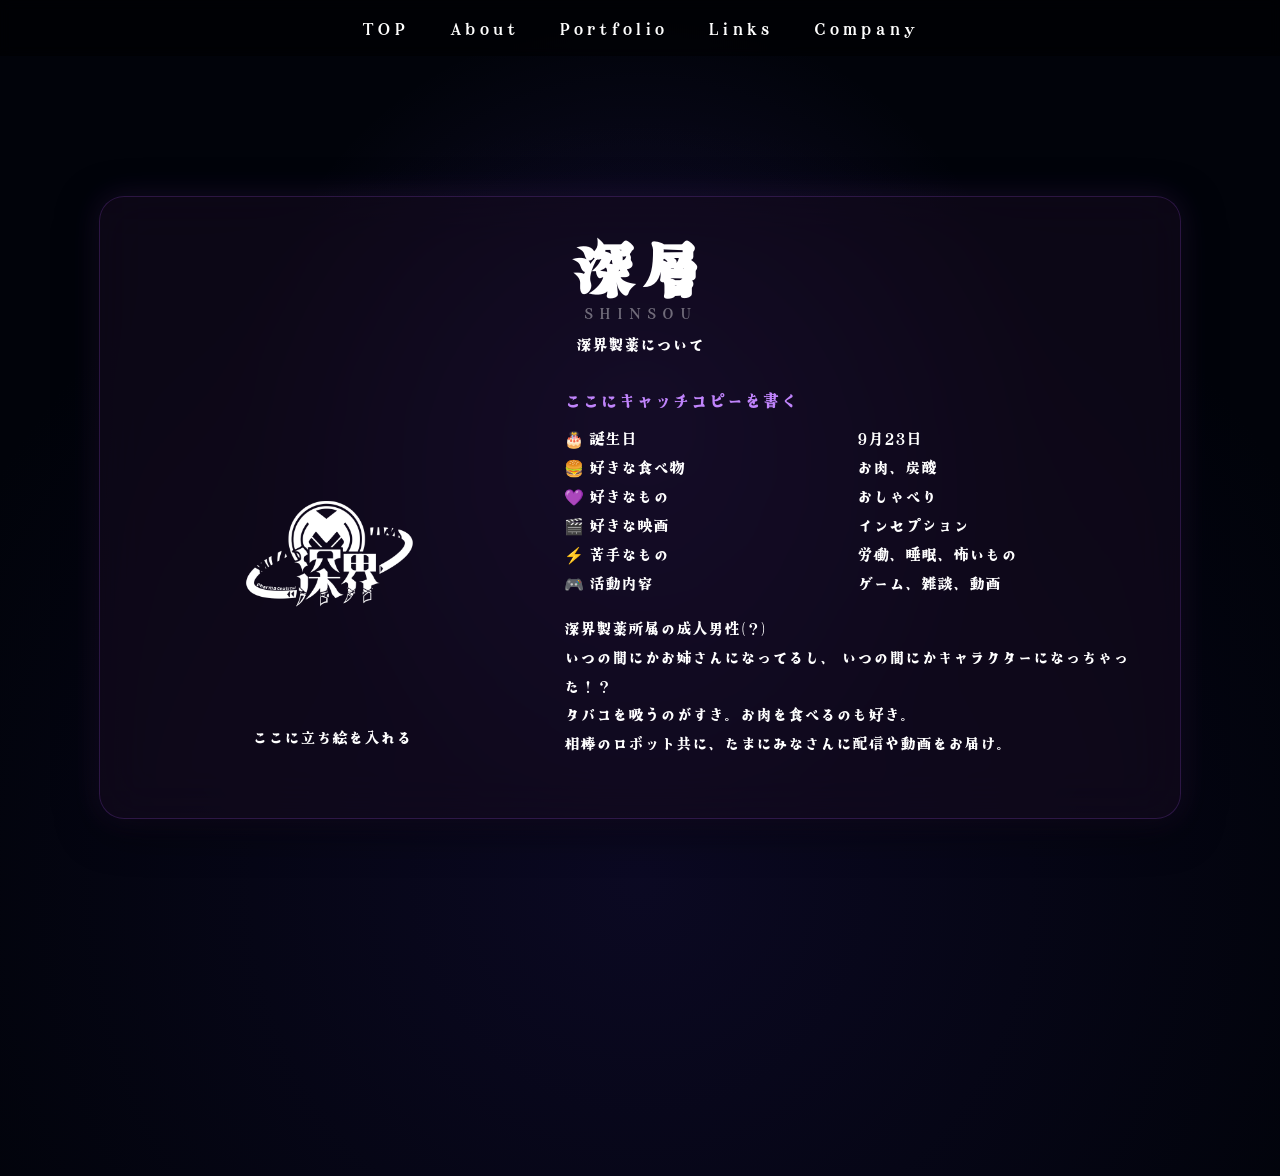
==== about.html @ e53e244a "Update about.html" ====
<!DOCTYPE html>
<html lang="ja">

<head>
<meta charset="UTF-8">
<meta name="viewport" content="width=device-width, initial-scale=1.0">
<title>About</title>

<!-- ★ これが無いとCSS一切効かない -->
<link rel="stylesheet" href="style.css">

</head>

<body>

<header>
  <nav>
    <a href="index.html">TOP</a>
    <a href="about.html">About</a>
    <a href="portfolio.html">Portfolio</a>
    <a href="links.html">Links</a>
    <a href="company.html">Company</a>
  </nav>
</header>

<div class="page-wrapper">

  <div class="glass-card">

    <div class="about-title-block">

      <h1 class="about-mainname">
        深層
      </h1>

      <p class="about-subname-en">
        SHINSOU
      </p>

      <p class="portfolio-sub">深界製薬について</p>

    </div>

    <div class="about-card">

      <div class="about-visual">
        <img src="logo.png" alt="立ち絵">
        <p>ここに立ち絵を入れる</p>
      </div>

      <div class="about-info">

        <div class="about-catch">
          ここにキャッチコピーを書く
        </div>

        <div class="profile-grid">
          <div>🎂 誕生日</div><div>9月23日</div>
          <div>🍔 好きな食べ物</div><div>お肉、炭酸</div>
          <div>💜 好きなもの</div><div>おしゃべり</div>
          <div>🎬 好きな映画</div><div>インセプション</div>
          <div>⚡ 苦手なもの</div><div>労働、睡眠、怖いもの</div>
          <div>🎮 活動内容</div><div>ゲーム、雑談、動画</div>
        </div>

        <div class="about-textbox">
          深界製薬所属の成人男性(?)<br>
          いつの間にかお姉さんになってるし、
          いつの間にかキャラクターになっちゃった！？<br>
          タバコを吸うのがすき。お肉を食べるのも好き。<br>
          相棒のロボット共に、たまにみなさんに配信や動画をお届け。
        </div>

        <div class="about-note"></div>

      </div>

    </div>

  </div>

</div>

</body>
</html>
---- style.css ----
/* ===== フォント（統一） ===== */
@font-face {
  font-family: "aosagi";
  src: url("YDWaosagi.otf") format("opentype");
}

/* ===== 全体 ===== */
body {
  margin: 0;
  font-family: "aosagi", sans-serif;
  color: white;
  overflow-x: hidden;
  position: relative;
  z-index: 1;

  background:
    radial-gradient(circle at 50% 35%, rgba(120, 80, 255, 0.15), transparent 40%),
    radial-gradient(circle at 50% 75%, rgba(30, 20, 80, 0.35), transparent 70%),
    #01030a;
}

/* ===== ナビ ===== */
header {
  position: fixed;
  top: 0;
  width: 100%;
  z-index: 100;
}

nav {
  display: flex;
  justify-content: center;
  gap: 40px;
  padding: 20px 0;
  background: rgba(0,0,0,0.5);
  backdrop-filter: blur(6px);
}

nav a {
  color: white;
  text-decoration: none;
  letter-spacing: 3px;
  position: relative;
}

nav a::after {
  content: "";
  position: absolute;
  bottom: -5px;
  left: 0;
  width: 0%;
  height: 1px;
  background: linear-gradient(90deg,#a855f7,#c084fc);
  transition: 0.3s;
}

nav a:hover::after {
  width: 100%;
}

/* ===== TOP ===== */
.main {
  height: 100vh;
  display: flex;
  justify-content: center;
  align-items: center;
}

.logo {
  width: 40vw;
  max-width: 450px;
  min-width: 220px;

  animation: float 6s ease-in-out infinite;

  filter:
    drop-shadow(0 0 25px #a855f7)
    drop-shadow(0 0 50px #a855f7);
}

@keyframes float {
  0% { transform: translateY(0px); }
  50% { transform: translateY(-10px); }
  100% { transform: translateY(0px); }
}

/* ===== ページ共通 ===== */
.page-wrapper {
  min-height: 100vh;
  padding: 140px 20px 80px;
  display: flex;
  flex-direction: column;
  align-items: center;
}

/* ===== ガラスUI ===== */
.glass-card {
  width: 100%;
  max-width: 1000px;
  margin: 0 auto;

  padding: 40px;
  border-radius: 25px;

  background: rgba(20, 10, 30, 0.6);
  backdrop-filter: blur(25px);

  border: 1px solid rgba(168, 85, 247, 0.2);

  position: relative;

  box-shadow:
    0 10px 40px rgba(0,0,0,0.6),
    0 0 30px rgba(168, 85, 247, 0.15);
}

/* ===== ABOUT ===== */
.about-title-block {
  text-align: center;
  margin-bottom: 40px;
}

.about-mainname {
  font-size: 64px;
  letter-spacing: 4px;
  margin: 0;
}

.about-subname-en {
  font-size: 14px;
  color: rgba(255,255,255,0.4);
  letter-spacing: 6px;
  margin-top: 5px;
}

.about-card {
  display: flex;
  gap: 40px;
  align-items: flex-start;
}

.about-visual {
  width: 40%;
  text-align: center;
}

.about-visual img {
  width: 100%;
  max-width: 320px;
}

.about-info {
  width: 60%;
}

.about-catch {
  font-size: 18px;
  color: #c084fc;
  margin-bottom: 20px;
}

.profile-grid {
  display: grid;
  grid-template-columns: 1fr 1fr;
  gap: 10px;
  margin-bottom: 20px;
}

.about-textbox {
  line-height: 1.8;
  margin-bottom: 20px;
}

.about-note {
  font-size: 12px;
  color: rgba(255,255,255,0.5);
}

/* ===== 戻るボタン ===== */
.back-top {
  width: 60px;
  height: 60px;
  margin: 40px auto 0;

  display: flex;
  align-items: center;
  justify-content: center;

  border-radius: 15px;
  border: 1px solid rgba(168,85,247,0.4);

  background: rgba(20,10,30,0.6);
  backdrop-filter: blur(10px);

  font-size: 22px;
  cursor: pointer;
}

/* ===== LOADING ===== */
#loading {
  position: fixed;
  inset: 0;
  background: radial-gradient(circle at center, #120018, #000);
  display: flex;
  align-items: center;
  justify-content: center;
  z-index: 99999;
}

.loading-text {
  font-size: 40px;
  letter-spacing: 10px;
  color: #ff4df0;

  text-shadow:
    0 0 5px #ff4df0,
    0 0 15px #ff4df0,
    0 0 30px #a855f7;
}

#loading.fade-out {
  opacity: 0;
  transition: 1s;
  pointer-events: none;
}
#particles {
  position: fixed;
  top: 0;
  left: 0;
  width: 100%;
  height: 100%;
  z-index: 0;
}

header,
.main {
  position: relative;
  z-index: 1;
}
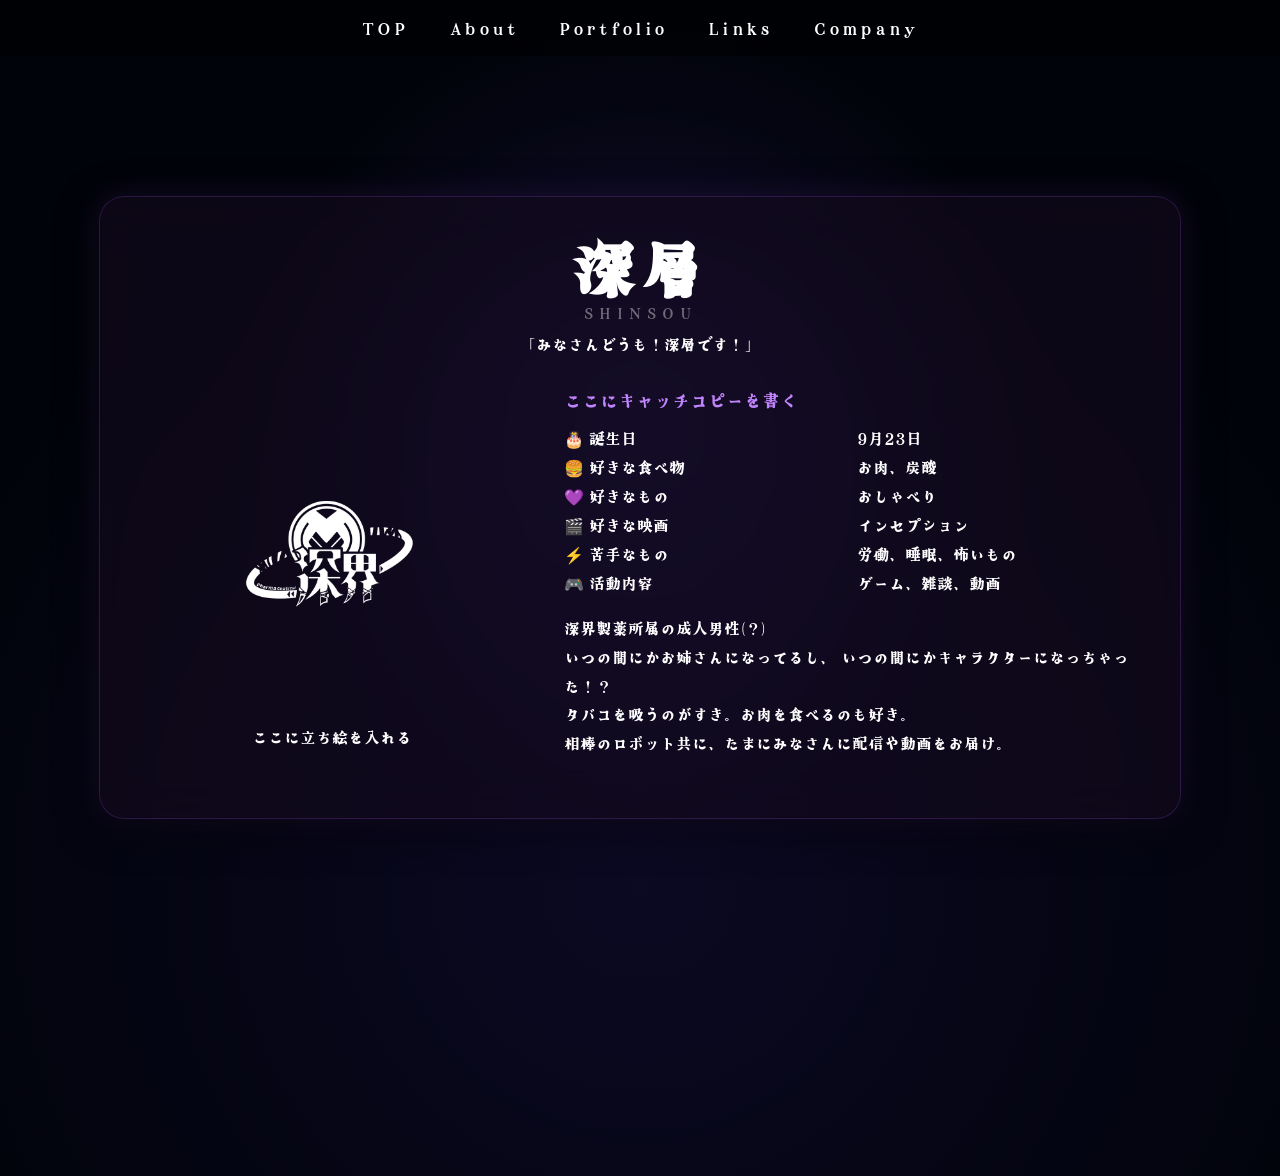
==== commit 59e46aa8: "Update about.html" ====
--- a/about.html
+++ b/about.html
@@ -37,7 +37,7 @@
         SHINSOU
       </p>
 
-      <p class="portfolio-sub">深界製薬について</p>
+      <p class="portfolio-sub">「みなさんどうも！深層です！」</p>
 
     </div>
 
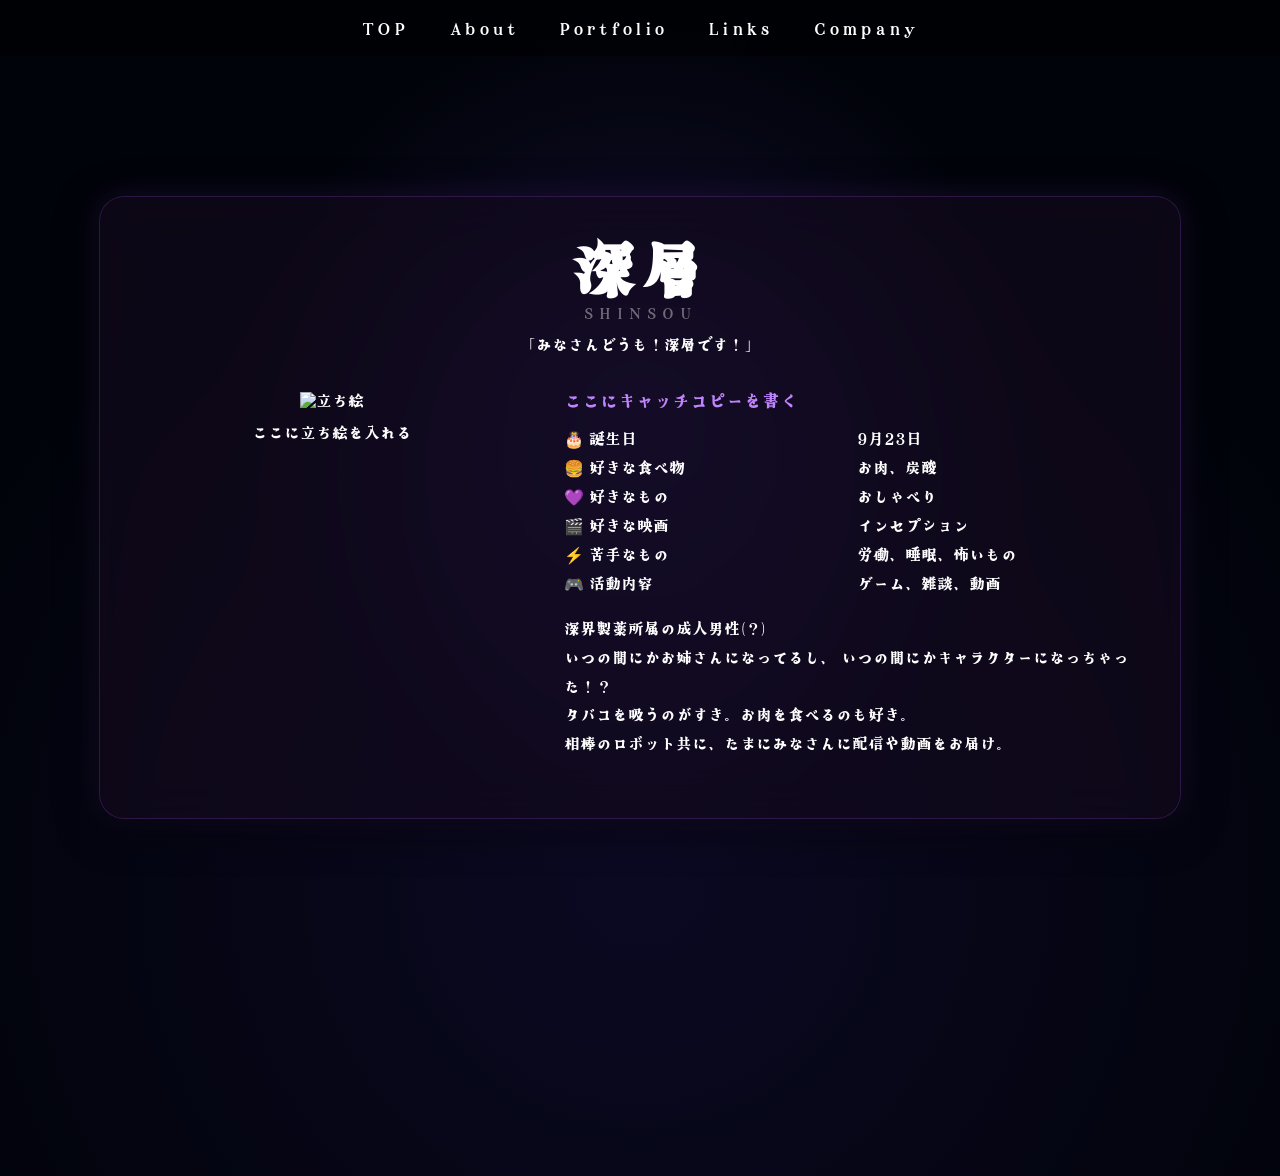
==== commit 1b42a4b3: "Update about.html" ====
--- a/about.html
+++ b/about.html
@@ -44,7 +44,7 @@
     <div class="about-card">
 
       <div class="about-visual">
-        <img src="logo.png" alt="立ち絵">
+        <img src="character.png" alt="立ち絵">
         <p>ここに立ち絵を入れる</p>
       </div>
 
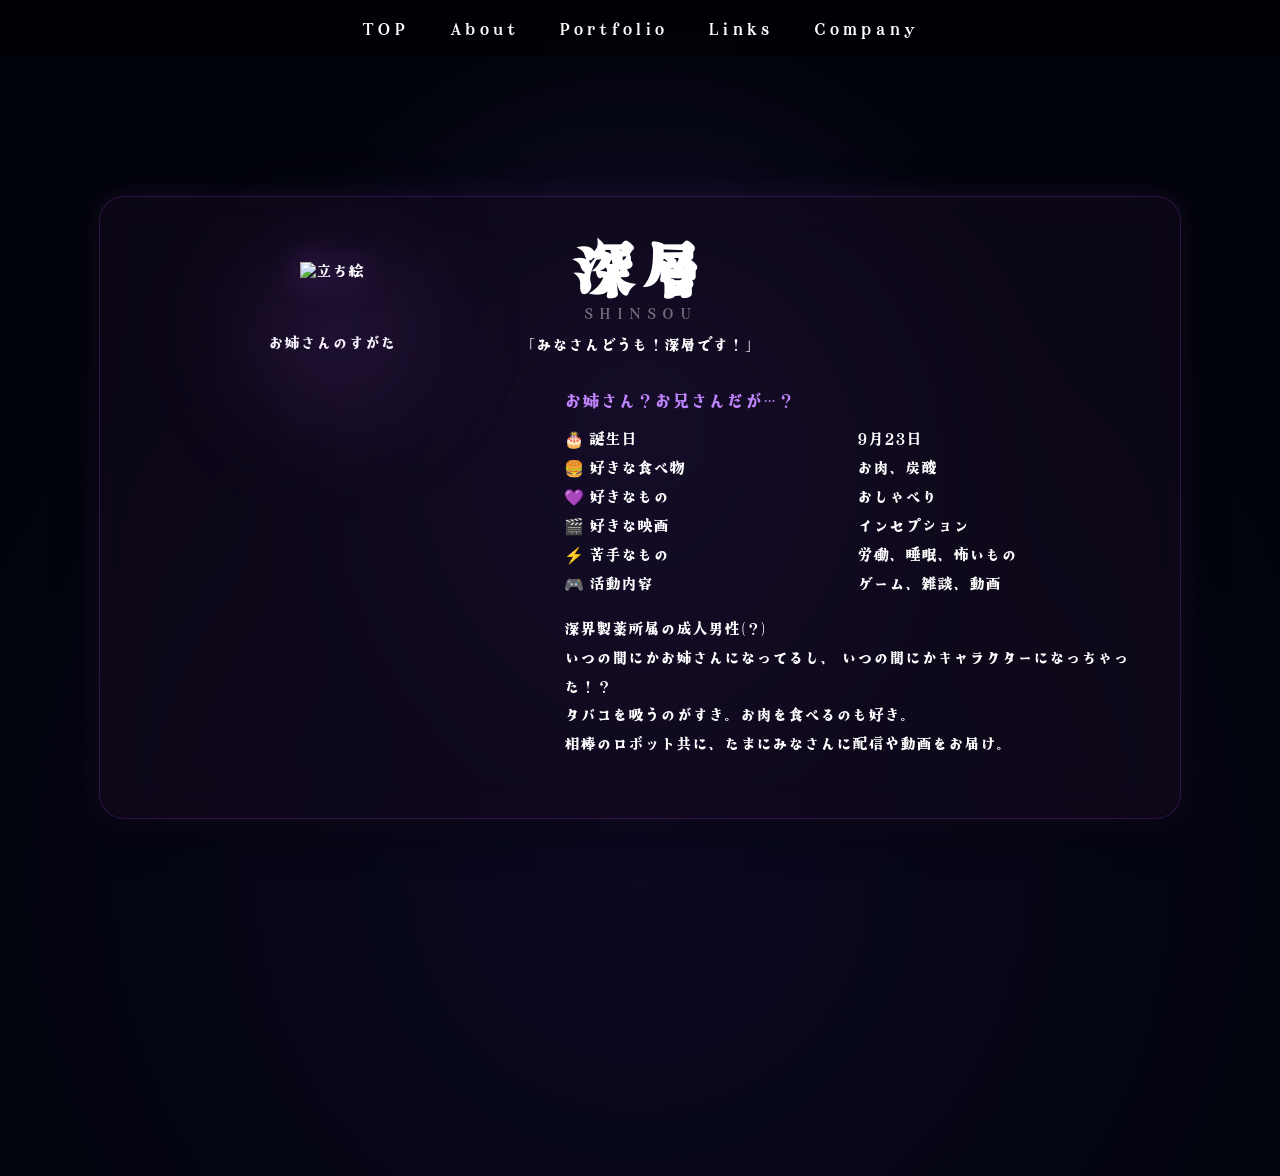
==== commit b2dd7d30: "Update about.html" ====
--- a/about.html
+++ b/about.html
@@ -45,13 +45,13 @@
 
       <div class="about-visual">
         <img src="character.png" alt="立ち絵">
-        <p>ここに立ち絵を入れる</p>
+        <p>お姉さんのすがた</p>
       </div>
 
       <div class="about-info">
 
         <div class="about-catch">
-          ここにキャッチコピーを書く
+          お姉さん？お兄さんだが…？
         </div>
 
         <div class="profile-grid">
--- a/style.css
+++ b/style.css
@@ -237,3 +237,53 @@
   position: relative;
   z-index: 1;
 }
+.about-visual {
+  position: relative;
+  width: 40%;
+  text-align: center;
+}
+
+/* ===== 左：立ち絵エリア ===== */
+.about-visual {
+  position: relative;
+  width: 40%;
+  text-align: center;
+
+  /* ★ 上に持ち上げる */
+  margin-top: -90px;
+}
+
+/* ===== 紫の光（弱くする） ===== */
+.about-visual::before {
+  content: "";
+  position: absolute;
+  top: 45%; /* 少し上に寄せる */
+  left: 50%;
+
+  width: 260px;
+  height: 260px;
+
+  transform: translate(-50%, -50%);
+  border-radius: 50%;
+
+  /* ★ 光を弱く */
+  background: radial-gradient(circle, rgba(168,85,247,0.18), transparent 70%);
+  filter: blur(50px);
+
+  z-index: 0.1;
+}
+
+/* ===== 立ち絵 ===== */
+.about-visual img {
+  position: relative;
+  z-index: 1;
+
+  /* ★ サイズアップ */
+  width: 200%;
+  max-width: 380px;
+
+  /* ★ 少し上に */
+  transform: translateY(-40px);
+
+  filter: drop-shadow(0 0 15px rgba(168,85,247,0.5));
+}
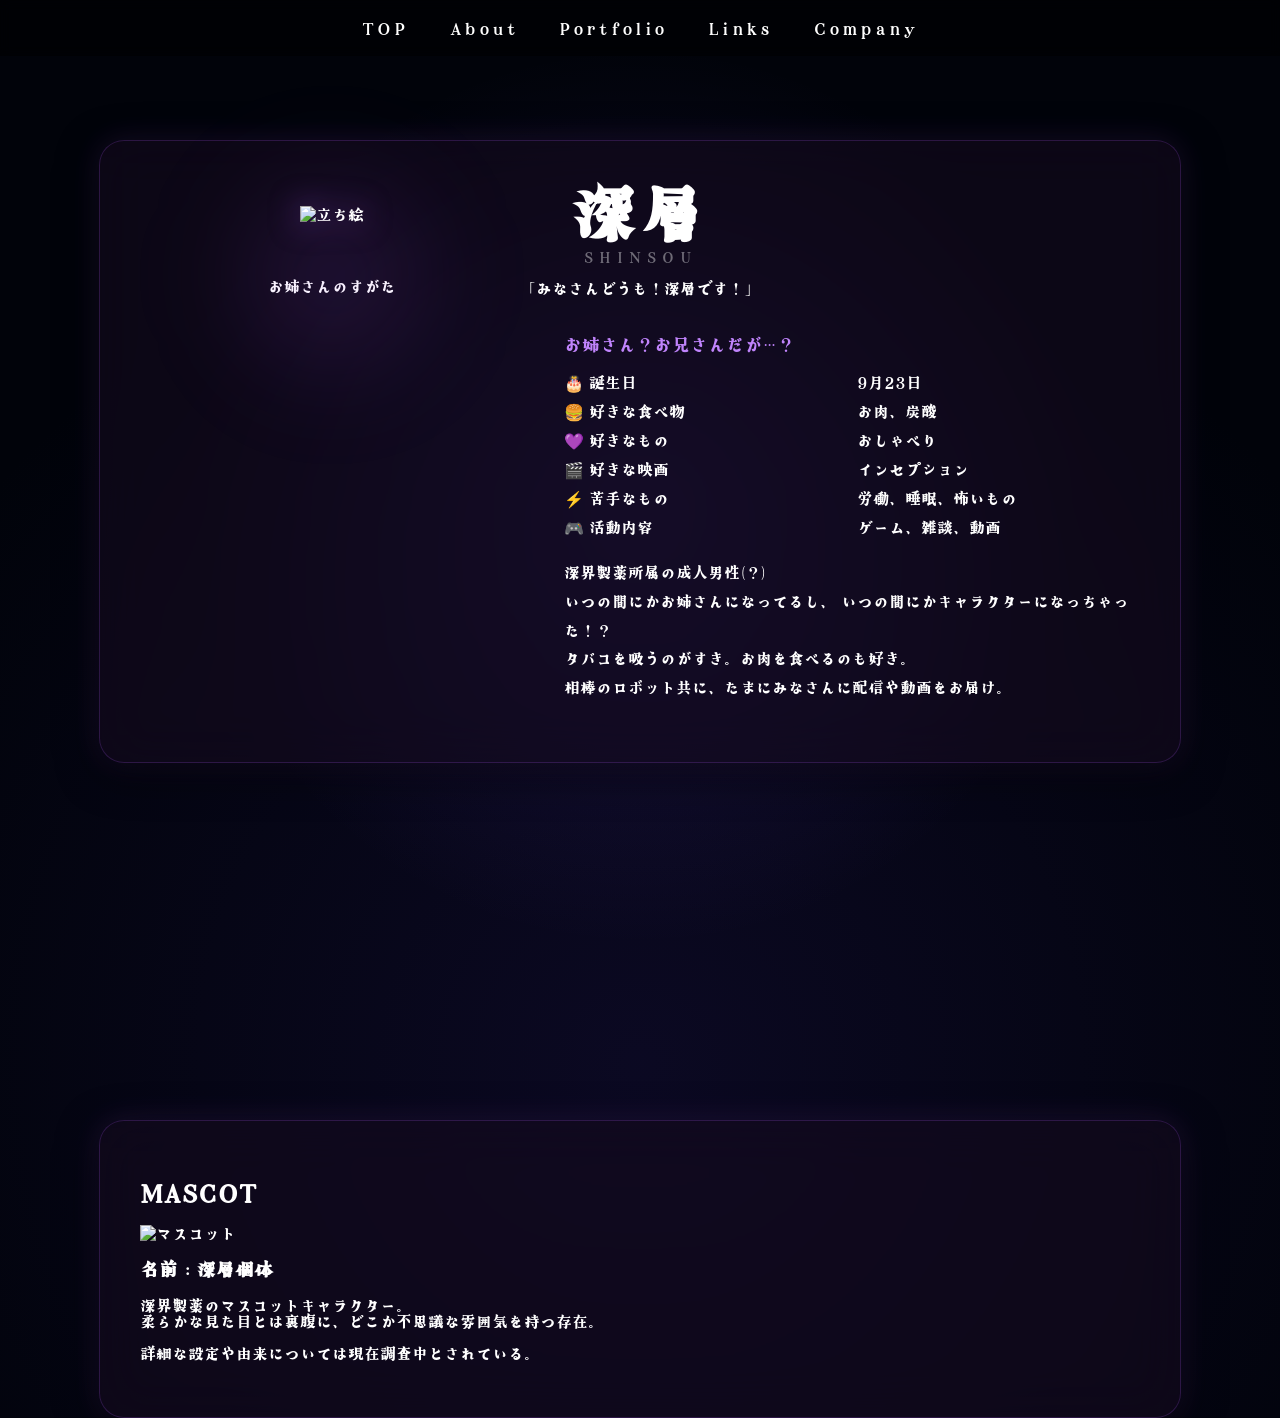
==== commit 73bbeb9a: "Update about.html" ====
--- a/about.html
+++ b/about.html
@@ -83,3 +83,32 @@
 
 </body>
 </html>
+<!-- ===== マスコット紹介 ===== -->
+<div class="glass-card mascot-card">
+
+<h2 class="mascot-title">MASCOT</h2>
+
+<div class="mascot-container">
+
+  <!-- 左：画像 -->
+  <div class="mascot-visual">
+    <img src="mascot.png" alt="マスコット">
+  </div>
+
+  <!-- 右：説明 -->
+  <div class="mascot-info">
+    <h3>名前：深層個体</h3>
+
+    <p>
+    深界製薬のマスコットキャラクター。<br>
+    柔らかな見た目とは裏腹に、どこか不思議な雰囲気を持つ存在。
+    </p>
+
+    <p>
+    詳細な設定や由来については現在調査中とされている。
+    </p>
+  </div>
+
+</div>
+
+</div>
--- a/style.css
+++ b/style.css
@@ -93,7 +93,7 @@
   align-items: center;
 }
 
-/* ===== ガラスUI ===== */
+/* ===== ガラスUI（重要修正あり） ===== */
 .glass-card {
   width: 100%;
   max-width: 1000px;
@@ -108,6 +108,7 @@
   border: 1px solid rgba(168, 85, 247, 0.2);
 
   position: relative;
+  z-index: 1; /* ← 追加 */
 
   box-shadow:
     0 10px 40px rgba(0,0,0,0.6),
@@ -140,13 +141,33 @@
 }
 
 .about-visual {
+  position: relative;
   width: 40%;
   text-align: center;
+  margin-top: -90px;
+}
+
+.about-visual::before {
+  content: "";
+  position: absolute;
+  top: 45%;
+  left: 50%;
+  width: 260px;
+  height: 260px;
+  transform: translate(-50%, -50%);
+  border-radius: 50%;
+  background: radial-gradient(circle, rgba(168,85,247,0.18), transparent 70%);
+  filter: blur(50px);
+  z-index: 0;
 }
 
 .about-visual img {
-  width: 100%;
-  max-width: 320px;
+  position: relative;
+  z-index: 1;
+  width: 200%;
+  max-width: 380px;
+  transform: translateY(-40px);
+  filter: drop-shadow(0 0 15px rgba(168,85,247,0.5));
 }
 
 .about-info {
@@ -176,22 +197,124 @@
   color: rgba(255,255,255,0.5);
 }
 
+/* ===== LINKS ===== */
+.links-list {
+  display: flex;
+  flex-direction: column;
+  gap: 20px;
+  margin-top: 30px;
+}
+
+.link-item {
+  display: block;
+  padding: 15px;
+  border-radius: 15px;
+  text-decoration: none;
+  color: white;
+  background: rgba(168, 85, 247, 0.1);
+  border: 1px solid rgba(168, 85, 247, 0.3);
+  transition: 0.3s;
+}
+
+.link-item:hover {
+  background: rgba(168, 85, 247, 0.3);
+  transform: scale(1.05);
+}
+
+/* ===== COMING SOON ===== */
+.coming-soon {
+  margin-top: 80px;
+  font-size: 36px;
+  letter-spacing: 8px;
+  color: #c084fc;
+  animation: flicker 1.5s infinite alternate;
+  text-shadow:
+    0 0 5px #c084fc,
+    0 0 20px #a855f7,
+    0 0 40px #7e22ce;
+}
+
+@keyframes flicker {
+  0% { opacity: 0.5; }
+  100% { opacity: 1; }
+}
+
+/* ===== COMPANY（完全修正版） ===== */
+.company {
+  position: relative;
+  overflow: hidden;
+}
+
+/* 背景ロゴ（修正版） */
+.bg-logo {
+  position: absolute;
+  top: 40%;
+  left: 50%;
+  transform: translate(-50%, -50%);
+
+  width: 280px;
+  opacity: 0.03;
+  filter: blur(8px);
+
+  z-index: 0;
+  pointer-events: none;
+
+  animation: floatLogo 10s ease-in-out infinite;
+}
+
+@keyframes floatLogo {
+  0% { transform: translate(-50%, -50%) }
+  50% { transform: translate(-50%, -55%) }
+  100% { transform: translate(-50%, -50%) }
+}
+
+/* 前面固定（超重要） */
+.company-title,
+.company-sub,
+.company-text,
+.secret-text {
+  position: relative;
+  z-index: 2;
+}
+
+/* タイトル */
+.company-title {
+  font-size: 36px;
+  color: #c084fc;
+  letter-spacing: 4px;
+}
+
+.company-sub {
+  font-size: 18px;
+  margin-bottom: 40px;
+  color: #a855f7;
+}
+
+.company-text p {
+  margin-bottom: 20px;
+  line-height: 1.8;
+}
+
+/* 不穏テキスト */
+.secret-text {
+  margin-top: 40px;
+  font-size: 14px;
+  color: rgba(255,255,255,0.35);
+  font-style: italic;
+}
+
 /* ===== 戻るボタン ===== */
 .back-top {
   width: 60px;
   height: 60px;
   margin: 40px auto 0;
-
   display: flex;
   align-items: center;
   justify-content: center;
-
   border-radius: 15px;
   border: 1px solid rgba(168,85,247,0.4);
-
   background: rgba(20,10,30,0.6);
   backdrop-filter: blur(10px);
-
   font-size: 22px;
   cursor: pointer;
 }
@@ -211,7 +334,6 @@
   font-size: 40px;
   letter-spacing: 10px;
   color: #ff4df0;
-
   text-shadow:
     0 0 5px #ff4df0,
     0 0 15px #ff4df0,
@@ -223,6 +345,8 @@
   transition: 1s;
   pointer-events: none;
 }
+
+/* ===== 背景パーティクル ===== */
 #particles {
   position: fixed;
   top: 0;
@@ -232,58 +356,12 @@
   z-index: 0;
 }
 
-header,
-.main {
-  position: relative;
-  z-index: 1;
-}
-.about-visual {
-  position: relative;
-  width: 40%;
-  text-align: center;
-}
-
-/* ===== 左：立ち絵エリア ===== */
-.about-visual {
-  position: relative;
-  width: 40%;
-  text-align: center;
-
-  /* ★ 上に持ち上げる */
-  margin-top: -90px;
-}
-
-/* ===== 紫の光（弱くする） ===== */
-.about-visual::before {
-  content: "";
-  position: absolute;
-  top: 45%; /* 少し上に寄せる */
-  left: 50%;
-
-  width: 260px;
-  height: 260px;
-
-  transform: translate(-50%, -50%);
-  border-radius: 50%;
-
-  /* ★ 光を弱く */
-  background: radial-gradient(circle, rgba(168,85,247,0.18), transparent 70%);
-  filter: blur(50px);
-
-  z-index: 0.1;
-}
-
-/* ===== 立ち絵 ===== */
-.about-visual img {
-  position: relative;
-  z-index: 1;
-
-  /* ★ サイズアップ */
-  width: 200%;
-  max-width: 380px;
-
-  /* ★ 少し上に */
-  transform: translateY(-40px);
-
-  filter: drop-shadow(0 0 15px rgba(168,85,247,0.5));
-}
+/* ===== スクランブル演出 ===== */
+.scramble {
+  opacity: 0;
+  animation: fadeIn 0.5s forwards;
+}
+
+@keyframes fadeIn {
+  to { opacity: 1; }
+}
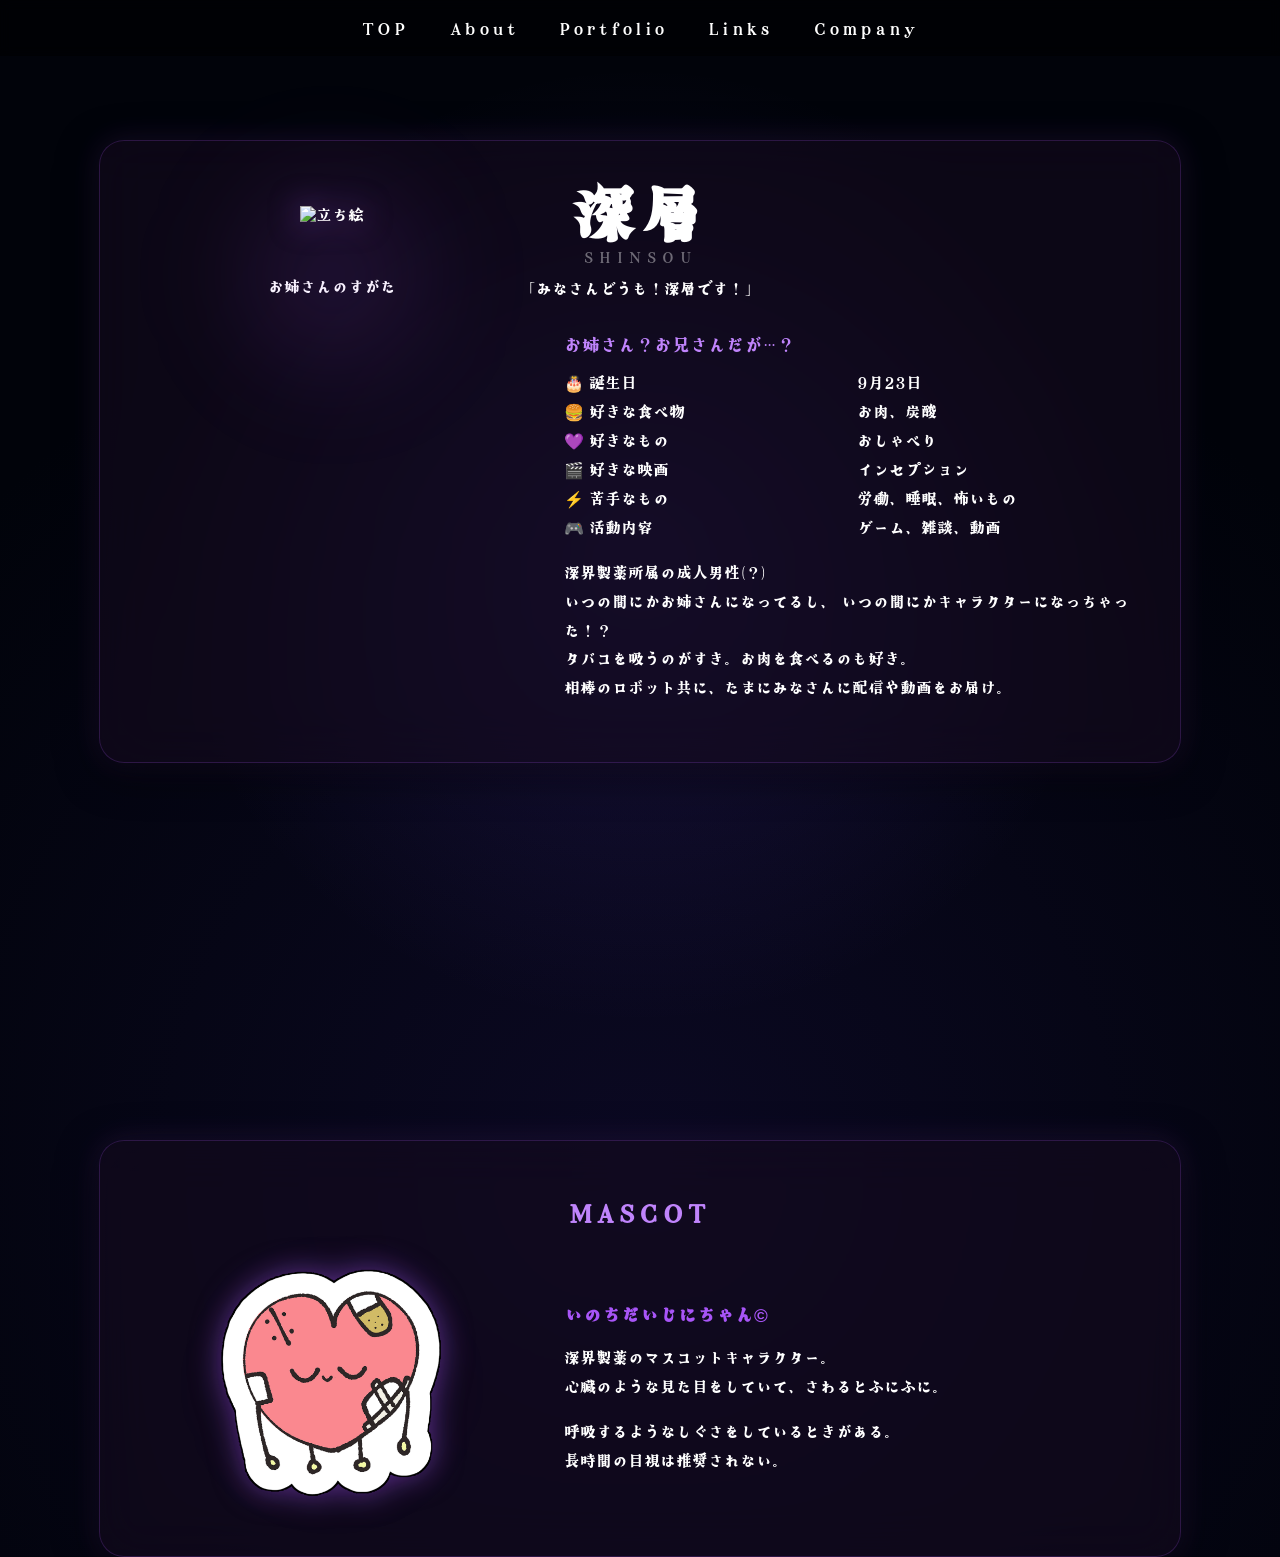
==== commit d3173768: "Update about.html" ====
--- a/about.html
+++ b/about.html
@@ -97,15 +97,16 @@
 
   <!-- 右：説明 -->
   <div class="mascot-info">
-    <h3>名前：深層個体</h3>
+    <h3>いのちだいじにちゃん©</h3>
 
     <p>
     深界製薬のマスコットキャラクター。<br>
-    柔らかな見た目とは裏腹に、どこか不思議な雰囲気を持つ存在。
+    心臓のような見た目をしていて、さわるとふにふに。
     </p>
 
     <p>
-    詳細な設定や由来については現在調査中とされている。
+    呼吸するようなしぐさをしているときがある。<br>
+    長時間の目視は推奨されない。
     </p>
   </div>
 
--- a/style.css
+++ b/style.css
@@ -365,3 +365,73 @@
 @keyframes fadeIn {
   to { opacity: 1; }
 }
+/* ===== マスコット ===== */
+.mascot-card {
+  margin-top: 20px;
+}
+
+.mascot-title {
+  text-align: center;
+  color: #c084fc;
+  margin-bottom: 30px;
+  letter-spacing: 4px;
+}
+
+/* レイアウト */
+.mascot-container {
+  display: flex;
+  gap: 40px;
+  align-items: center;
+}
+
+/* 画像 */
+.mascot-visual {
+  width: 40%;
+  text-align: center;
+  position: relative;
+}
+
+.mascot-visual img {
+  width: 100%;
+  max-width: 260px;
+
+  filter:
+    drop-shadow(0 0 15px rgba(168,85,247,0.5));
+}
+
+/* 説明 */
+.mascot-info {
+  width: 60%;
+}
+
+.mascot-info h3 {
+  color: #a855f7;
+  margin-bottom: 15px;
+}
+
+.mascot-info p {
+  line-height: 1.8;
+  margin-bottom: 10px;
+}
+.mascot-visual::before {
+  content: "";
+  position: absolute;
+  top: 50%;
+  left: 50%;
+
+  width: 200px;
+  height: 200px;
+
+  transform: translate(-50%, -50%);
+  border-radius: 50%;
+
+  background: radial-gradient(circle, rgba(168,85,247,0.2), transparent 70%);
+  filter: blur(40px);
+
+  z-index: 0;
+}
+
+.mascot-visual img {
+  position: relative;
+  z-index: 1;
+}
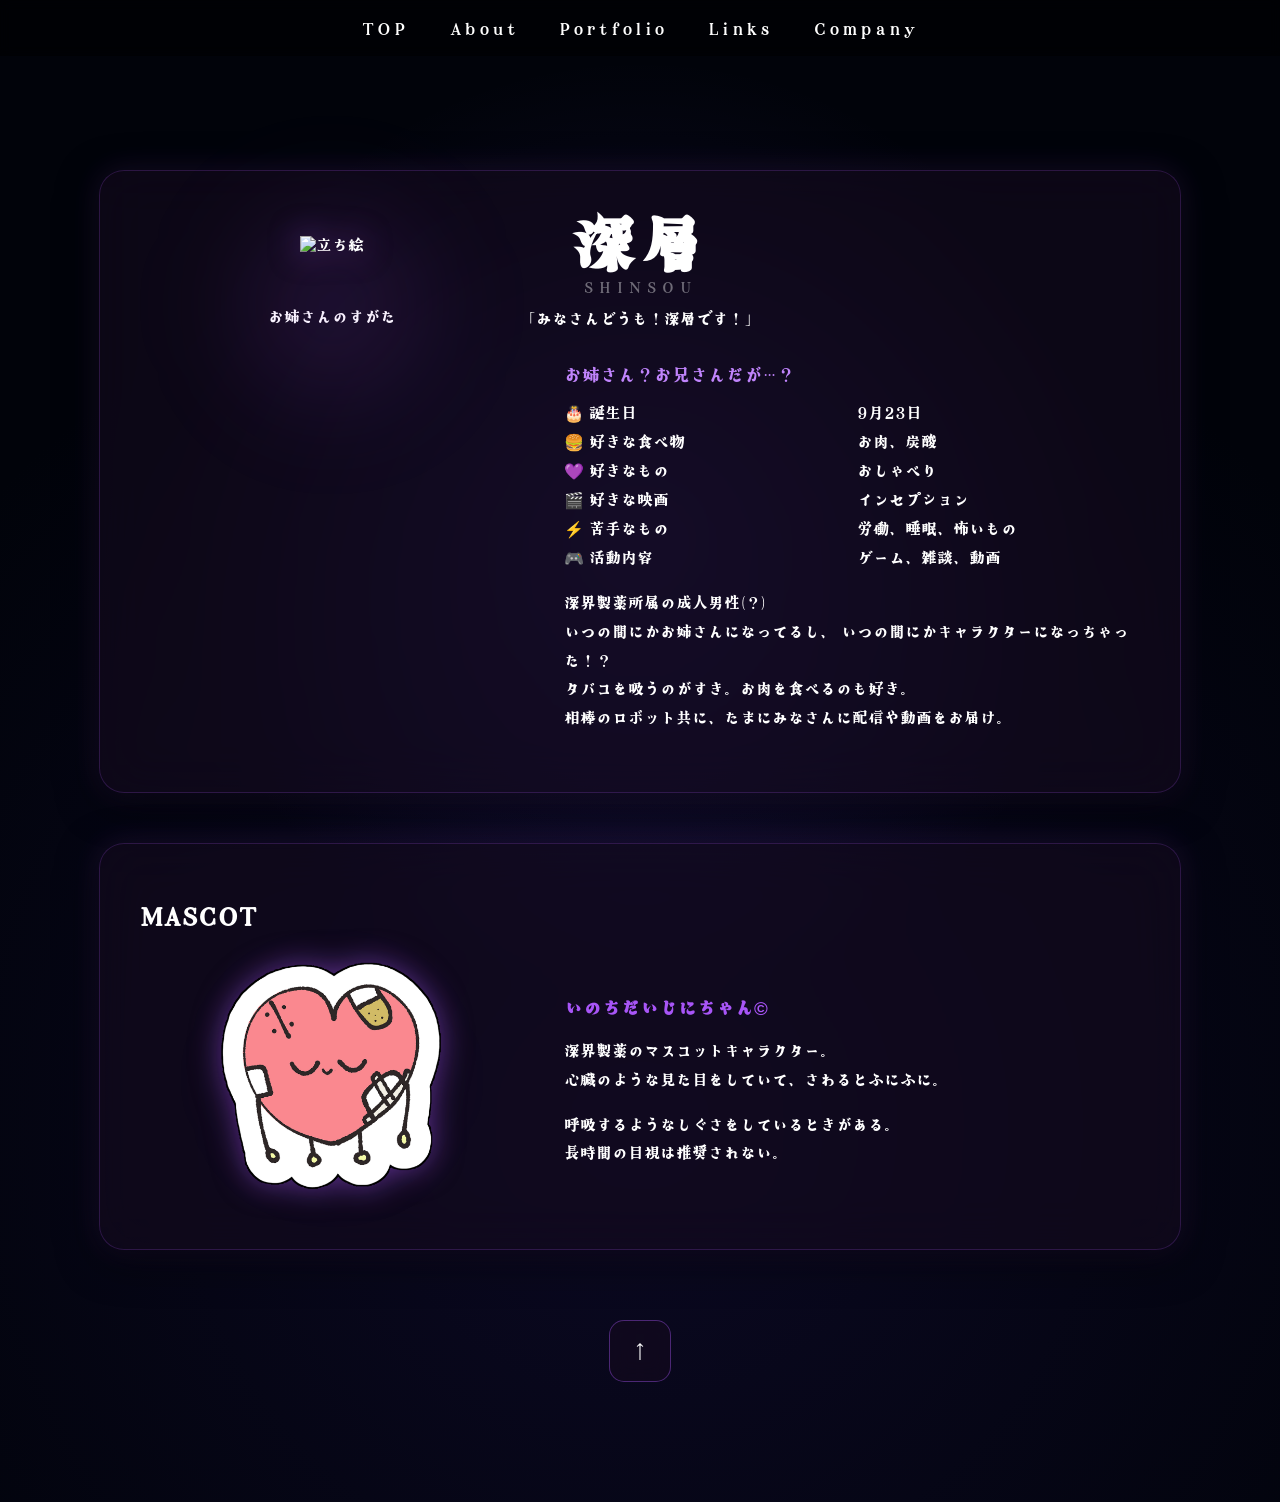
==== commit 707e0063: "Update about.html" ====
--- a/about.html
+++ b/about.html
@@ -6,12 +6,10 @@
 <meta name="viewport" content="width=device-width, initial-scale=1.0">
 <title>About</title>
 
-<!-- ★ これが無いとCSS一切効かない -->
 <link rel="stylesheet" href="style.css">
-
 </head>
 
-<body>
+<body class="about-page">
 
 <header>
   <nav>
@@ -25,20 +23,13 @@
 
 <div class="page-wrapper">
 
+  <!-- ===== 深層 ===== -->
   <div class="glass-card">
 
     <div class="about-title-block">
-
-      <h1 class="about-mainname">
-        深層
-      </h1>
-
-      <p class="about-subname-en">
-        SHINSOU
-      </p>
-
+      <h1 class="about-mainname">深層</h1>
+      <p class="about-subname-en">SHINSOU</p>
       <p class="portfolio-sub">「みなさんどうも！深層です！」</p>
-
     </div>
 
     <div class="about-card">
@@ -71,45 +62,45 @@
           相棒のロボット共に、たまにみなさんに配信や動画をお届け。
         </div>
 
-        <div class="about-note"></div>
-
       </div>
 
     </div>
 
   </div>
 
+  <!-- ===== マスコット ===== -->
+  <div class="glass-card mascot-card">
+
+    <h2 class="mascot-title">MASCOT</h2>
+
+    <div class="mascot-container">
+
+      <div class="mascot-visual">
+        <img src="mascot.png" alt="マスコット">
+      </div>
+
+      <div class="mascot-info">
+        <h3>いのちだいじにちゃん©</h3>
+
+        <p>
+        深界製薬のマスコットキャラクター。<br>
+        心臓のような見た目をしていて、さわるとふにふに。
+        </p>
+
+        <p>
+        呼吸するようなしぐさをしているときがある。<br>
+        長時間の目視は推奨されない。
+        </p>
+      </div>
+
+    </div>
+
+  </div>
+
+  <!-- 戻る -->
+  <div class="back-top">↑</div>
+
 </div>
 
 </body>
 </html>
-<!-- ===== マスコット紹介 ===== -->
-<div class="glass-card mascot-card">
-
-<h2 class="mascot-title">MASCOT</h2>
-
-<div class="mascot-container">
-
-  <!-- 左：画像 -->
-  <div class="mascot-visual">
-    <img src="mascot.png" alt="マスコット">
-  </div>
-
-  <!-- 右：説明 -->
-  <div class="mascot-info">
-    <h3>いのちだいじにちゃん©</h3>
-
-    <p>
-    深界製薬のマスコットキャラクター。<br>
-    心臓のような見た目をしていて、さわるとふにふに。
-    </p>
-
-    <p>
-    呼吸するようなしぐさをしているときがある。<br>
-    長時間の目視は推奨されない。
-    </p>
-  </div>
-
-</div>
-
-</div>
--- a/style.css
+++ b/style.css
@@ -93,11 +93,16 @@
   align-items: center;
 }
 
-/* ===== ガラスUI（重要修正あり） ===== */
+/* ===== ★Aboutページだけ下に余白追加 ===== */
+.about-page .page-wrapper {
+  padding-bottom: 120px;
+}
+
+/* ===== ガラスUI ===== */
 .glass-card {
   width: 100%;
   max-width: 1000px;
-  margin: 0 auto;
+  margin: 30px auto;
 
   padding: 40px;
   border-radius: 25px;
@@ -108,7 +113,7 @@
   border: 1px solid rgba(168, 85, 247, 0.2);
 
   position: relative;
-  z-index: 1; /* ← 追加 */
+  z-index: 1;
 
   box-shadow:
     0 10px 40px rgba(0,0,0,0.6),
@@ -239,70 +244,6 @@
   100% { opacity: 1; }
 }
 
-/* ===== COMPANY（完全修正版） ===== */
-.company {
-  position: relative;
-  overflow: hidden;
-}
-
-/* 背景ロゴ（修正版） */
-.bg-logo {
-  position: absolute;
-  top: 40%;
-  left: 50%;
-  transform: translate(-50%, -50%);
-
-  width: 280px;
-  opacity: 0.03;
-  filter: blur(8px);
-
-  z-index: 0;
-  pointer-events: none;
-
-  animation: floatLogo 10s ease-in-out infinite;
-}
-
-@keyframes floatLogo {
-  0% { transform: translate(-50%, -50%) }
-  50% { transform: translate(-50%, -55%) }
-  100% { transform: translate(-50%, -50%) }
-}
-
-/* 前面固定（超重要） */
-.company-title,
-.company-sub,
-.company-text,
-.secret-text {
-  position: relative;
-  z-index: 2;
-}
-
-/* タイトル */
-.company-title {
-  font-size: 36px;
-  color: #c084fc;
-  letter-spacing: 4px;
-}
-
-.company-sub {
-  font-size: 18px;
-  margin-bottom: 40px;
-  color: #a855f7;
-}
-
-.company-text p {
-  margin-bottom: 20px;
-  line-height: 1.8;
-}
-
-/* 不穏テキスト */
-.secret-text {
-  margin-top: 40px;
-  font-size: 14px;
-  color: rgba(255,255,255,0.35);
-  font-style: italic;
-}
-
 /* ===== 戻るボタン ===== */
 .back-top {
   width: 60px;
@@ -319,119 +260,59 @@
   cursor: pointer;
 }
 
-/* ===== LOADING ===== */
-#loading {
-  position: fixed;
-  inset: 0;
-  background: radial-gradient(circle at center, #120018, #000);
-  display: flex;
-  align-items: center;
-  justify-content: center;
-  z-index: 99999;
-}
-
-.loading-text {
-  font-size: 40px;
-  letter-spacing: 10px;
-  color: #ff4df0;
-  text-shadow:
-    0 0 5px #ff4df0,
-    0 0 15px #ff4df0,
-    0 0 30px #a855f7;
-}
-
-#loading.fade-out {
-  opacity: 0;
-  transition: 1s;
-  pointer-events: none;
-}
-
-/* ===== 背景パーティクル ===== */
-#particles {
-  position: fixed;
-  top: 0;
-  left: 0;
-  width: 100%;
-  height: 100%;
-  z-index: 0;
-}
-
-/* ===== スクランブル演出 ===== */
-.scramble {
-  opacity: 0;
-  animation: fadeIn 0.5s forwards;
-}
-
-@keyframes fadeIn {
-  to { opacity: 1; }
-}
 /* ===== マスコット ===== */
 .mascot-card {
   margin-top: 20px;
 }
 
-.mascot-title {
-  text-align: center;
-  color: #c084fc;
-  margin-bottom: 30px;
-  letter-spacing: 4px;
-}
-
-/* レイアウト */
 .mascot-container {
   display: flex;
   gap: 40px;
   align-items: center;
 }
 
-/* 画像 */
 .mascot-visual {
   width: 40%;
   text-align: center;
   position: relative;
 }
 
-.mascot-visual img {
-  width: 100%;
-  max-width: 260px;
-
-  filter:
-    drop-shadow(0 0 15px rgba(168,85,247,0.5));
-}
-
-/* 説明 */
-.mascot-info {
-  width: 60%;
-}
-
-.mascot-info h3 {
-  color: #a855f7;
-  margin-bottom: 15px;
-}
-
-.mascot-info p {
-  line-height: 1.8;
-  margin-bottom: 10px;
-}
 .mascot-visual::before {
   content: "";
   position: absolute;
   top: 50%;
   left: 50%;
-
   width: 200px;
   height: 200px;
-
   transform: translate(-50%, -50%);
   border-radius: 50%;
-
   background: radial-gradient(circle, rgba(168,85,247,0.2), transparent 70%);
   filter: blur(40px);
-
   z-index: 0;
 }
 
 .mascot-visual img {
   position: relative;
   z-index: 1;
-}
+  width: 100%;
+  max-width: 260px;
+  filter: drop-shadow(0 0 15px rgba(168,85,247,0.5));
+}
+
+.mascot-info {
+  width: 60%;
+}
+
+.mascot-info h3 {
+  color: #a855f7;
+  margin-bottom: 15px;
+}
+
+.mascot-info p {
+  line-height: 1.8;
+  margin-bottom: 10px;
+}
+
+.about + .mascot-card {
+  margin-top: 10px; /* ← ほぼくっつく */
+}
